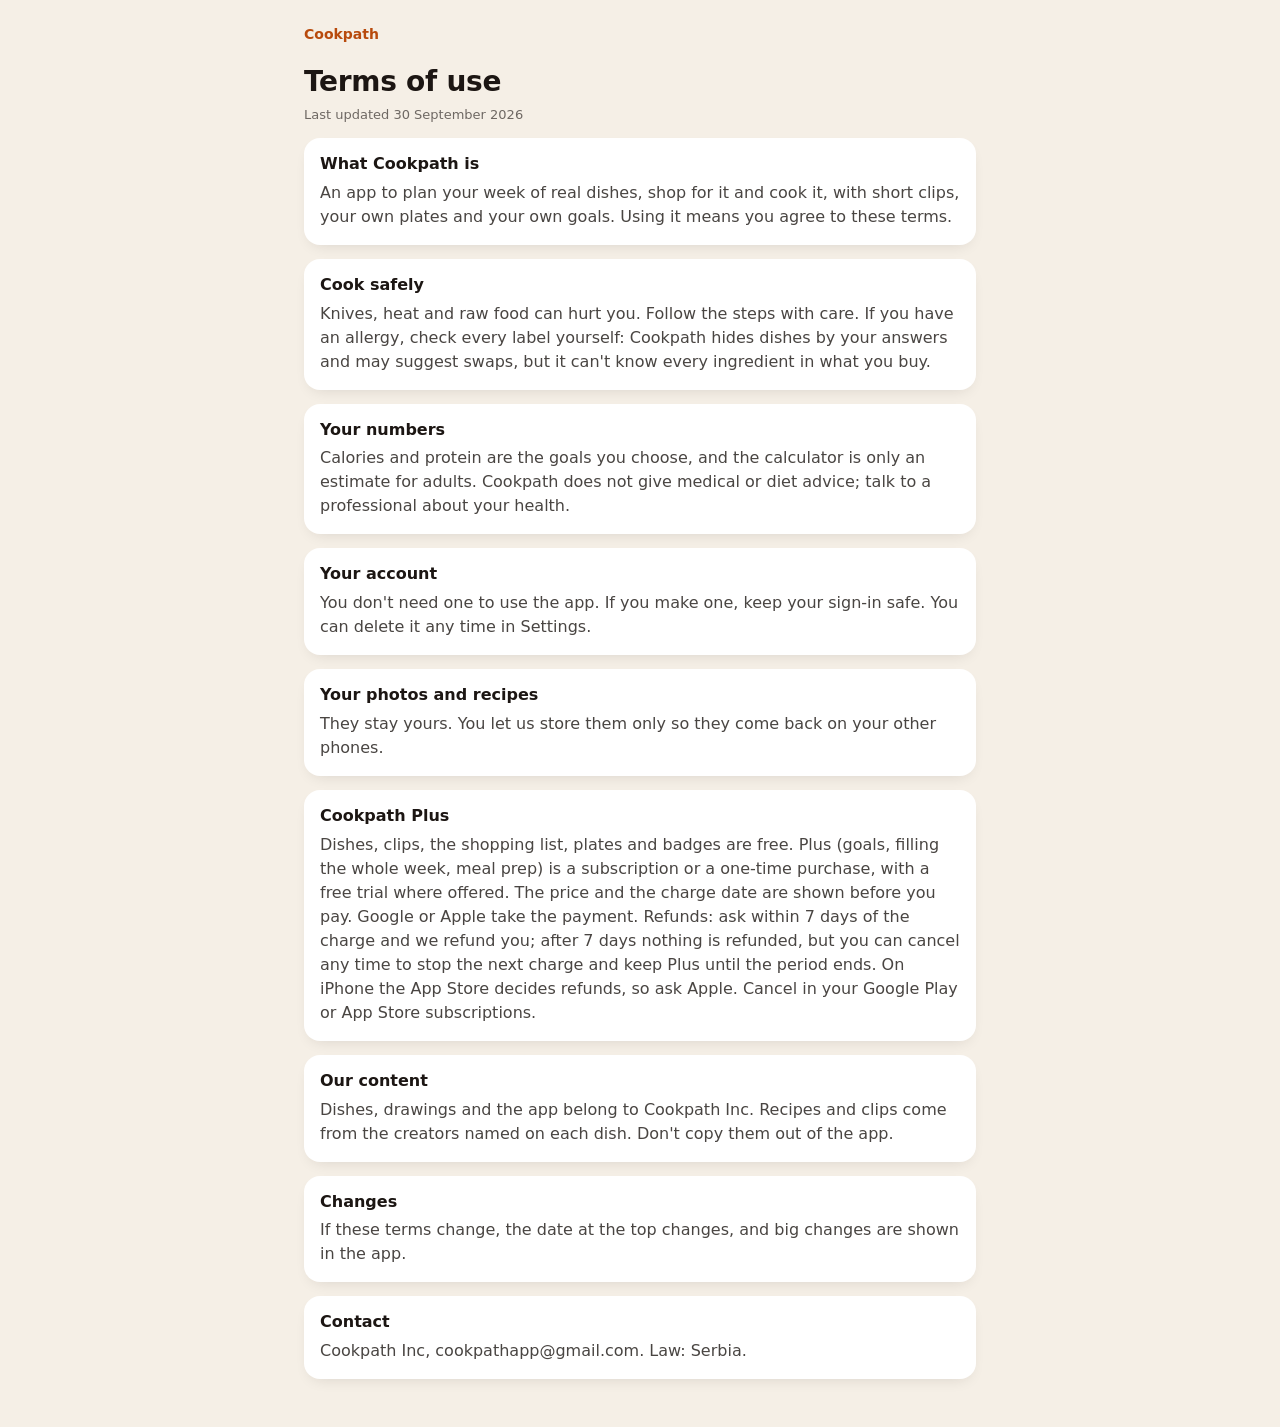
==== terms.html @ b82973ed "Contact email: cookpathapp@gmail.com Co-Authored-By: Claude Sonnet 5.5 <noreply@anthropic.com>" ====
<!doctype html>
<html lang="en">
<head>
<meta charset="utf-8">
<meta name="viewport" content="width=device-width, initial-scale=1">
<title>Terms of use — Cookpath</title>
<meta name="description" content="Cooking safely, your account, your photos, and Cookpath Plus.">
<link rel="stylesheet" href="style.css">
</head>
<body>
<main>
  <p class="back"><a href="./">Cookpath</a></p>

  <h1>Terms of use</h1>

  <p class="updated">Last updated 30 September 2026</p>

  <section>
    <h2>What Cookpath is</h2>
    <p>An app to plan your week of real dishes, shop for it and cook it, with short clips, your own plates and your own goals. Using it means you agree to these terms.</p>
  </section>

  <section>
    <h2>Cook safely</h2>
    <p>Knives, heat and raw food can hurt you. Follow the steps with care. If you have an allergy, check every label yourself: Cookpath hides dishes by your answers and may suggest swaps, but it can't know every ingredient in what you buy.</p>
  </section>

  <section>
    <h2>Your numbers</h2>
    <p>Calories and protein are the goals you choose, and the calculator is only an estimate for adults. Cookpath does not give medical or diet advice; talk to a professional about your health.</p>
  </section>

  <section>
    <h2>Your account</h2>
    <p>You don't need one to use the app. If you make one, keep your sign-in safe. You can delete it any time in Settings.</p>
  </section>

  <section>
    <h2>Your photos and recipes</h2>
    <p>They stay yours. You let us store them only so they come back on your other phones.</p>
  </section>

  <section>
    <h2>Cookpath Plus</h2>
    <p>Dishes, clips, the shopping list, plates and badges are free. Plus (goals, filling the whole week, meal prep) is a subscription or a one-time purchase, with a free trial where offered. The price and the charge date are shown before you pay. Google or Apple take the payment. Refunds: ask within 7 days of the charge and we refund you; after 7 days nothing is refunded, but you can cancel any time to stop the next charge and keep Plus until the period ends. On iPhone the App Store decides refunds, so ask Apple. Cancel in your Google Play or App Store subscriptions.</p>
  </section>

  <section>
    <h2>Our content</h2>
    <p>Dishes, drawings and the app belong to Cookpath Inc. Recipes and clips come from the creators named on each dish. Don't copy them out of the app.</p>
  </section>

  <section>
    <h2>Changes</h2>
    <p>If these terms change, the date at the top changes, and big changes are shown in the app.</p>
  </section>

  <section>
    <h2>Contact</h2>
    <p>Cookpath Inc, cookpathapp@gmail.com. Law: Serbia.</p>
  </section>
</main>
</body>
</html>
---- style.css ----
/* Cookpath legal pages. Tokens copied from app/src/theme.ts so the web pages read like the app. */
:root {
  --ground: #F5EFE6;
  --white: #FFFFFF;
  --ink: #1C1613;
  --ink80: rgba(28, 22, 19, 0.8);
  --grey: #6E6863;
  --ember-text: #B84A0C;
  --pill-line: #E6DDD4;
}

* { box-sizing: border-box; }

body {
  margin: 0;
  padding: 24px 16px 48px;
  background: var(--ground);
  color: var(--ink);
  font: 400 16px/1.5 -apple-system, BlinkMacSystemFont, "Segoe UI", Roboto, system-ui, sans-serif;
  -webkit-text-size-adjust: 100%;
}

main { max-width: 42rem; margin: 0 auto; }

.back { margin: 0 0 20px; font-size: 14px; }
.back a { color: var(--ember-text); text-decoration: none; font-weight: 600; }
.back a:hover, .back a:focus-visible { text-decoration: underline; }

h1 { margin: 0; font-size: 28px; line-height: 1.2; letter-spacing: -0.01em; }

.updated { margin: 6px 0 0; color: var(--grey); font-size: 13px; }

.lead { margin: 16px 0 0; color: var(--ink80); }

section {
  margin-top: 14px;
  padding: 16px;
  background: var(--white);
  border-radius: 16px;
  box-shadow: 0 6px 16px -8px rgba(28, 22, 19, 0.16);
}

h2 { margin: 0 0 6px; font-size: 16px; line-height: 1.3; }

p { margin: 0; color: var(--ink80); }
p + p { margin-top: 8px; }

ul { margin: 0 0 8px; padding-left: 20px; color: var(--ink80); }
li + li { margin-top: 4px; }

/* Placeholders still to fill before the store listing goes in. */
.todo {
  padding: 1px 5px;
  border-radius: 5px;
  background: rgba(242, 107, 29, 0.08);
  box-shadow: inset 0 0 0 1px rgba(242, 107, 29, 0.18);
  color: var(--ember-text);
  font-weight: 600;
  white-space: nowrap;
}

nav.docs { margin-top: 14px; display: grid; gap: 10px; }
nav.docs a {
  display: block;
  padding: 16px;
  background: var(--white);
  border-radius: 16px;
  box-shadow: 0 6px 16px -8px rgba(28, 22, 19, 0.16);
  color: var(--ink);
  text-decoration: none;
  font-weight: 600;
}
nav.docs a span { display: block; margin-top: 2px; color: var(--grey); font-weight: 400; font-size: 14px; }
nav.docs a:hover, nav.docs a:focus-visible { box-shadow: 0 6px 16px -8px rgba(28, 22, 19, 0.28), inset 0 0 0 1px var(--pill-line); }

footer { margin-top: 28px; color: var(--grey); font-size: 13px; text-align: center; }
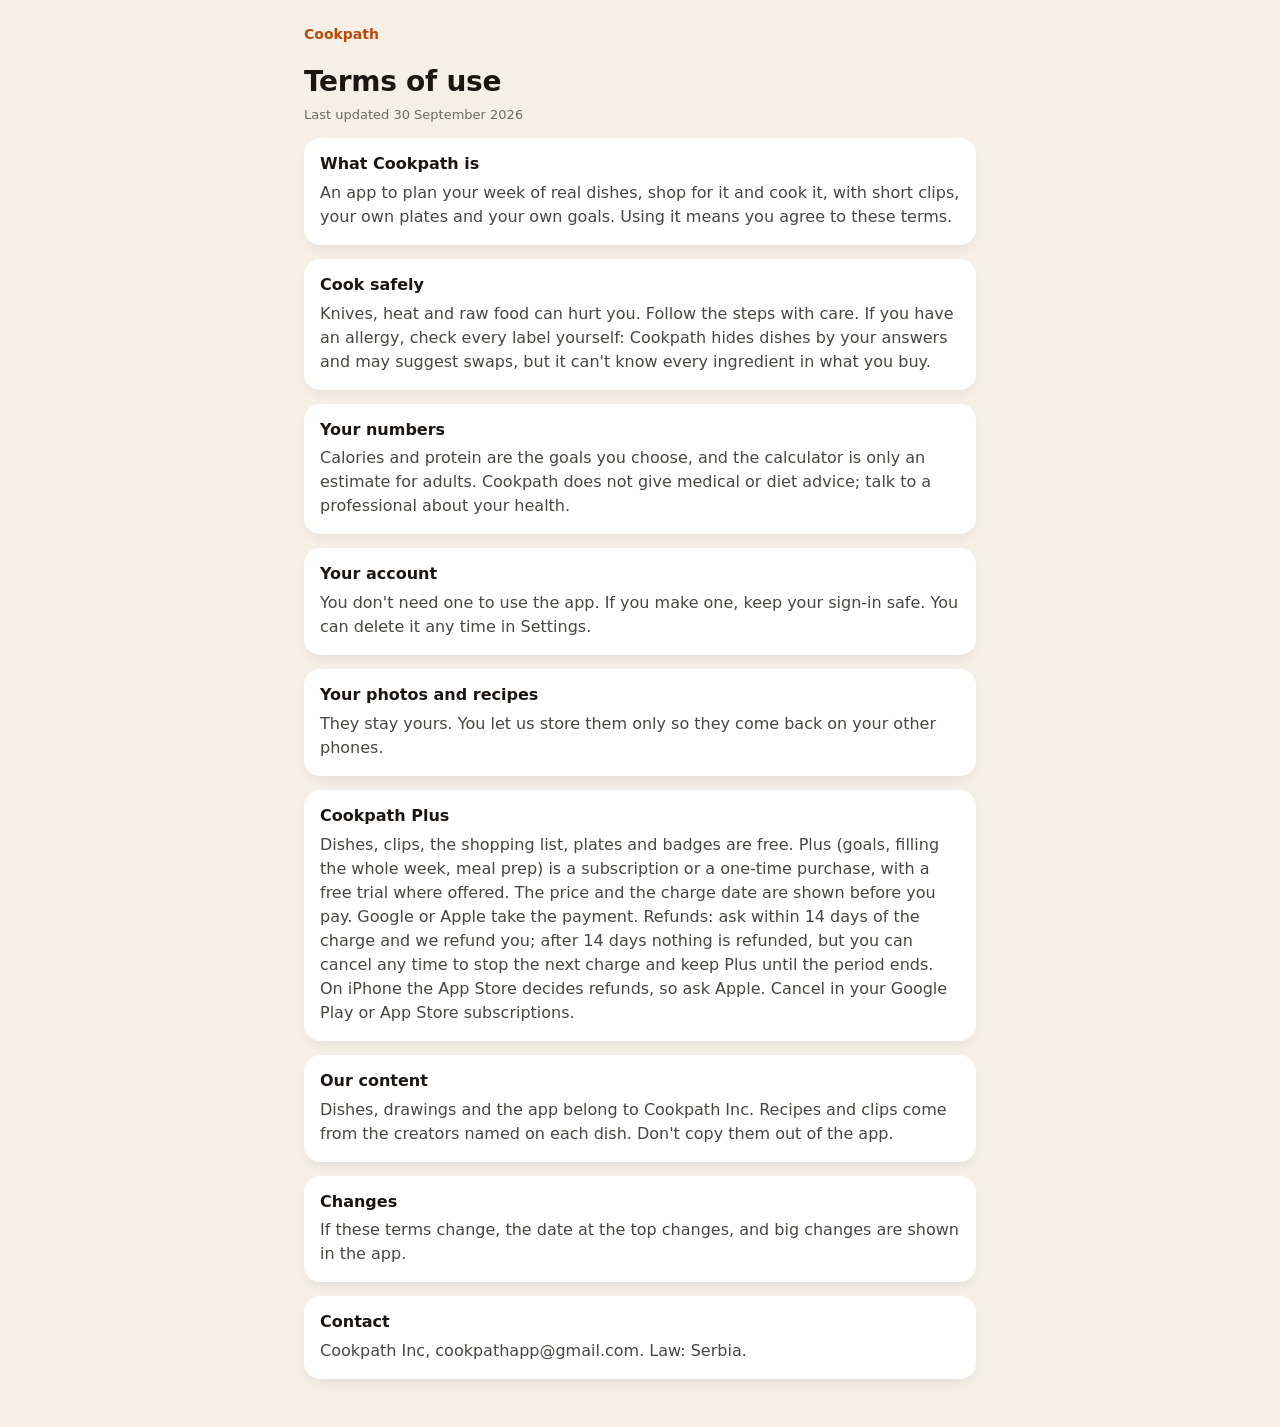
==== commit 44b9f36a: "Terms: refund window 14 days (was 7) Co-Authored-By: Claude Sonnet 5.5 <noreply@anthropic.com>" ====
--- a/terms.html
+++ b/terms.html
@@ -42,7 +42,7 @@
 
   <section>
     <h2>Cookpath Plus</h2>
-    <p>Dishes, clips, the shopping list, plates and badges are free. Plus (goals, filling the whole week, meal prep) is a subscription or a one-time purchase, with a free trial where offered. The price and the charge date are shown before you pay. Google or Apple take the payment. Refunds: ask within 7 days of the charge and we refund you; after 7 days nothing is refunded, but you can cancel any time to stop the next charge and keep Plus until the period ends. On iPhone the App Store decides refunds, so ask Apple. Cancel in your Google Play or App Store subscriptions.</p>
+    <p>Dishes, clips, the shopping list, plates and badges are free. Plus (goals, filling the whole week, meal prep) is a subscription or a one-time purchase, with a free trial where offered. The price and the charge date are shown before you pay. Google or Apple take the payment. Refunds: ask within 14 days of the charge and we refund you; after 14 days nothing is refunded, but you can cancel any time to stop the next charge and keep Plus until the period ends. On iPhone the App Store decides refunds, so ask Apple. Cancel in your Google Play or App Store subscriptions.</p>
   </section>
 
   <section>
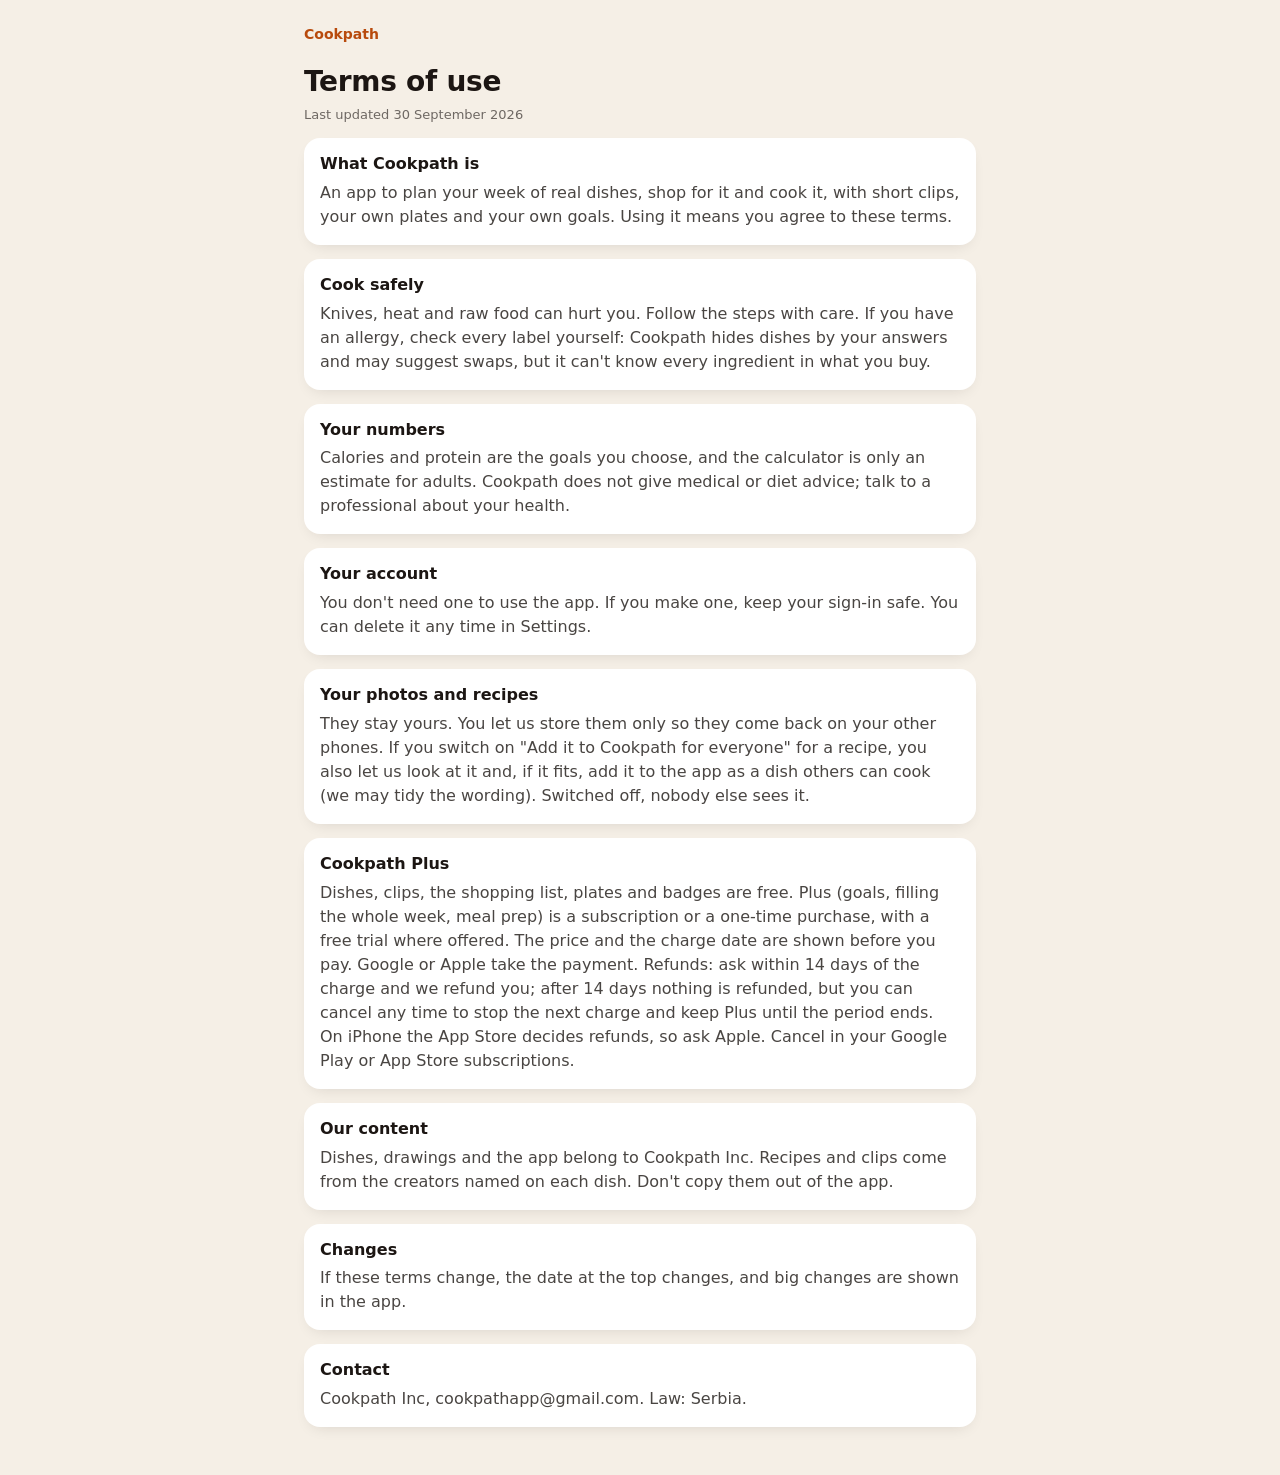
==== commit ba6c2c98: "Terms: shared recipes (Add it to Cookpath for everyone)" ====
--- a/terms.html
+++ b/terms.html
@@ -37,7 +37,7 @@
 
   <section>
     <h2>Your photos and recipes</h2>
-    <p>They stay yours. You let us store them only so they come back on your other phones.</p>
+    <p>They stay yours. You let us store them only so they come back on your other phones. If you switch on &quot;Add it to Cookpath for everyone&quot; for a recipe, you also let us look at it and, if it fits, add it to the app as a dish others can cook (we may tidy the wording). Switched off, nobody else sees it.</p>
   </section>
 
   <section>
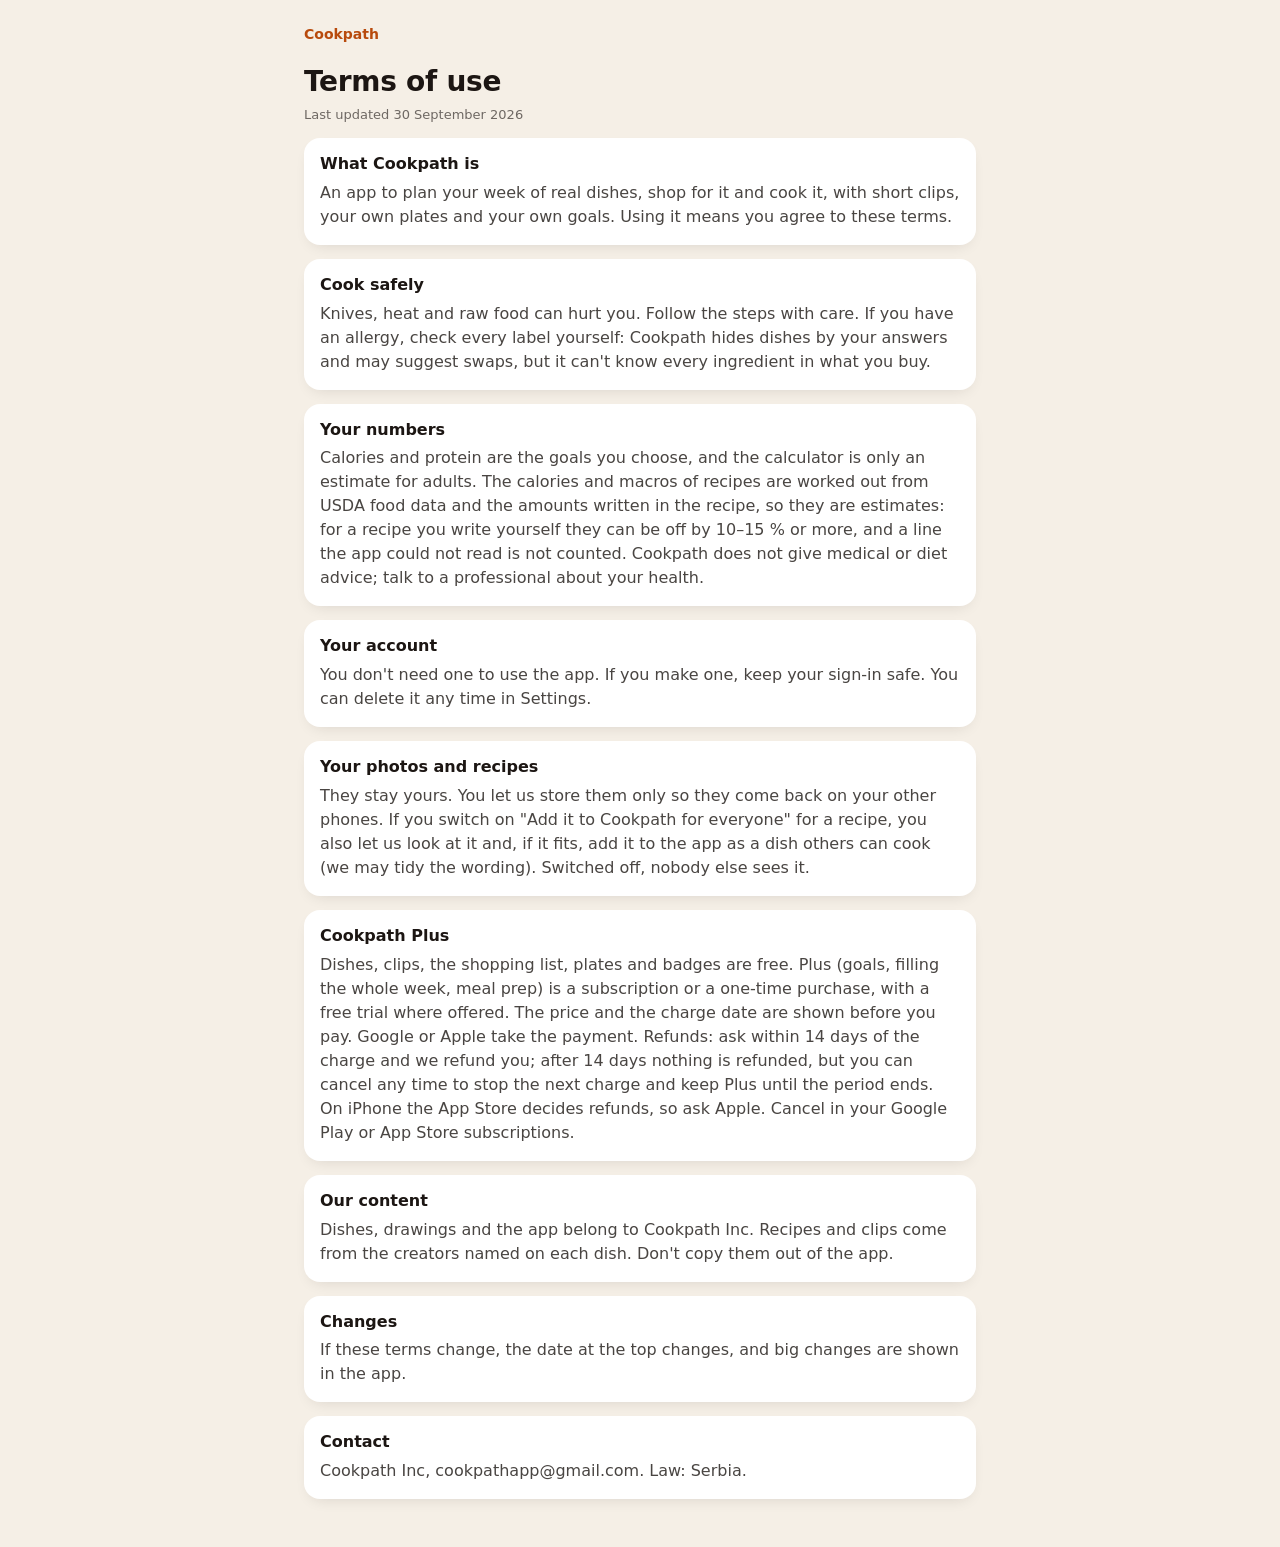
==== commit 0db98b13: "Terms: estimate range sentence for own-recipe macros" ====
--- a/terms.html
+++ b/terms.html
@@ -27,7 +27,7 @@
 
   <section>
     <h2>Your numbers</h2>
-    <p>Calories and protein are the goals you choose, and the calculator is only an estimate for adults. Cookpath does not give medical or diet advice; talk to a professional about your health.</p>
+    <p>Calories and protein are the goals you choose, and the calculator is only an estimate for adults. The calories and macros of recipes are worked out from USDA food data and the amounts written in the recipe, so they are estimates: for a recipe you write yourself they can be off by 10–15 % or more, and a line the app could not read is not counted. Cookpath does not give medical or diet advice; talk to a professional about your health.</p>
   </section>
 
   <section>
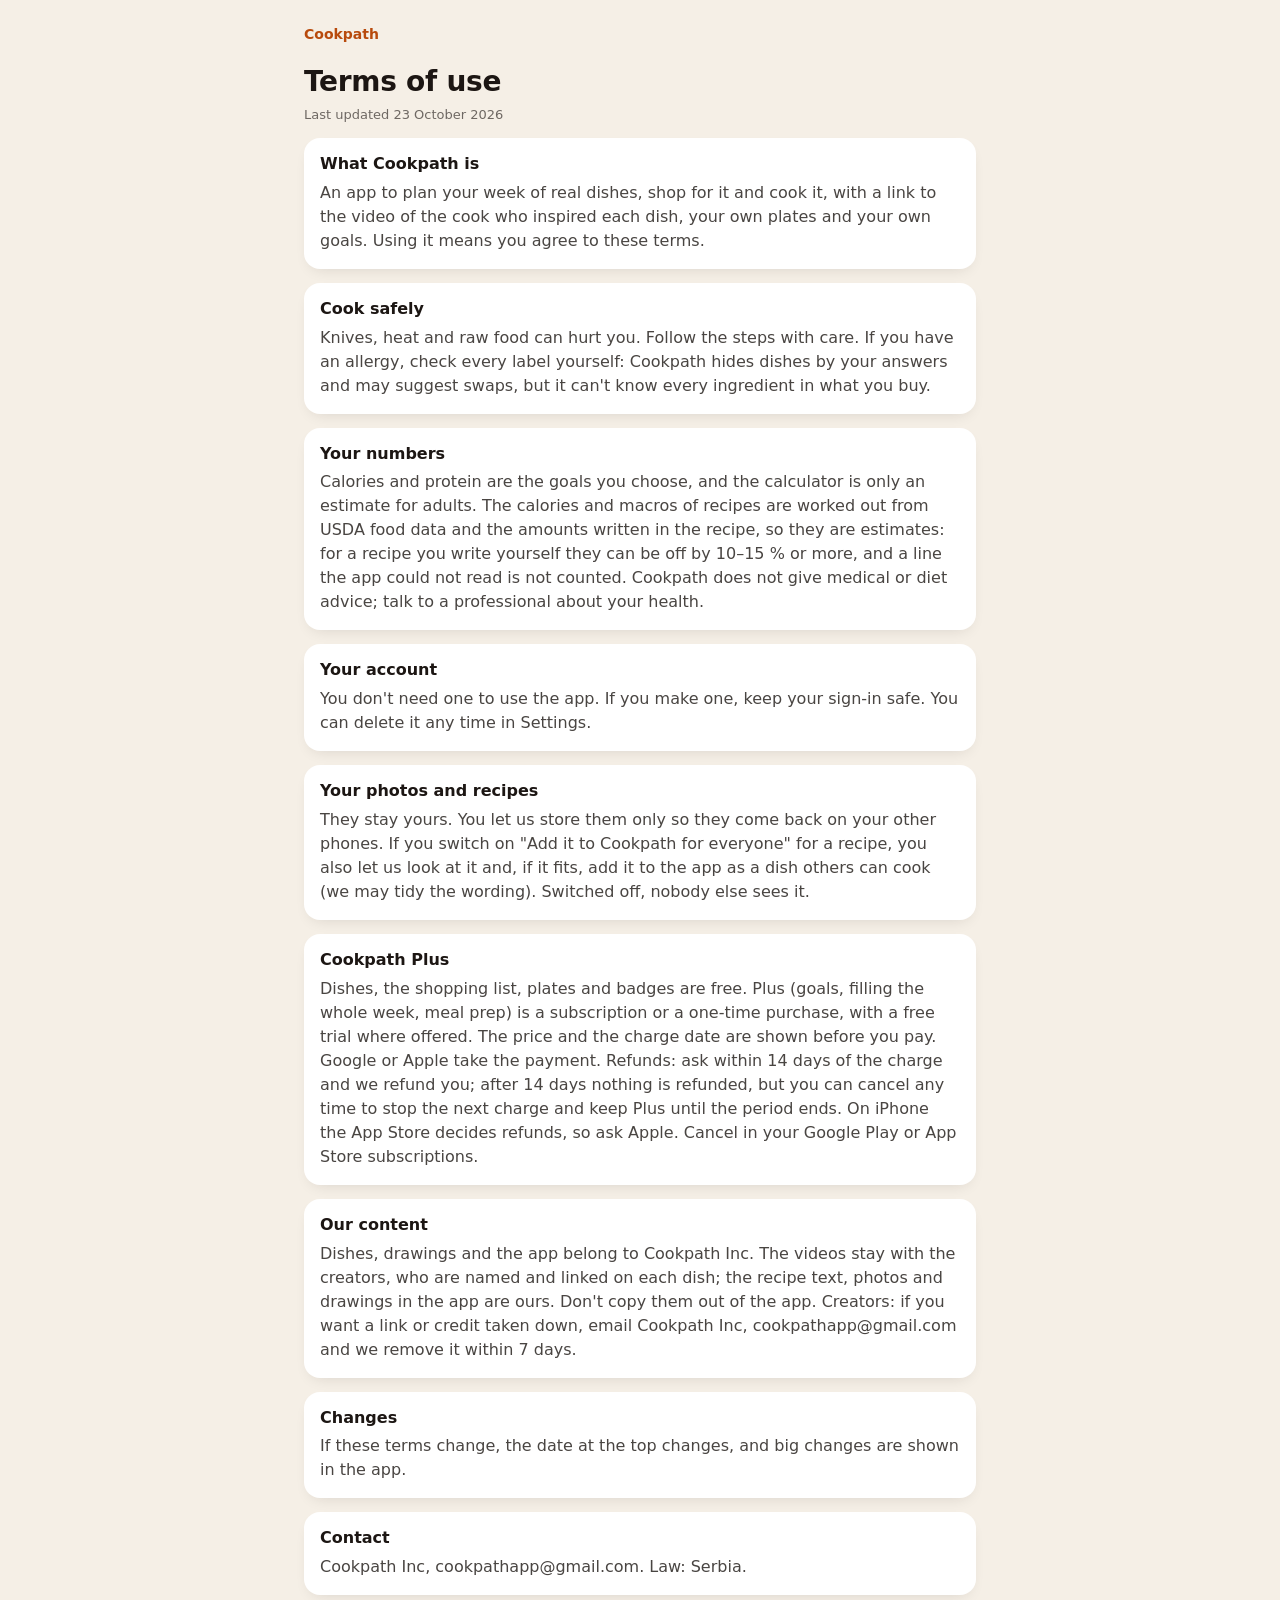
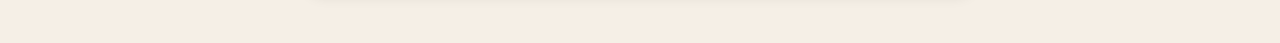
==== commit 0e2c3f5e: "Privacy: usage statistics only with consent; Terms: creator links instead of clips" ====
--- a/terms.html
+++ b/terms.html
@@ -13,11 +13,11 @@
 
   <h1>Terms of use</h1>
 
-  <p class="updated">Last updated 30 September 2026</p>
+  <p class="updated">Last updated 23 October 2026</p>
 
   <section>
     <h2>What Cookpath is</h2>
-    <p>An app to plan your week of real dishes, shop for it and cook it, with short clips, your own plates and your own goals. Using it means you agree to these terms.</p>
+    <p>An app to plan your week of real dishes, shop for it and cook it, with a link to the video of the cook who inspired each dish, your own plates and your own goals. Using it means you agree to these terms.</p>
   </section>
 
   <section>
@@ -42,12 +42,12 @@
 
   <section>
     <h2>Cookpath Plus</h2>
-    <p>Dishes, clips, the shopping list, plates and badges are free. Plus (goals, filling the whole week, meal prep) is a subscription or a one-time purchase, with a free trial where offered. The price and the charge date are shown before you pay. Google or Apple take the payment. Refunds: ask within 14 days of the charge and we refund you; after 14 days nothing is refunded, but you can cancel any time to stop the next charge and keep Plus until the period ends. On iPhone the App Store decides refunds, so ask Apple. Cancel in your Google Play or App Store subscriptions.</p>
+    <p>Dishes, the shopping list, plates and badges are free. Plus (goals, filling the whole week, meal prep) is a subscription or a one-time purchase, with a free trial where offered. The price and the charge date are shown before you pay. Google or Apple take the payment. Refunds: ask within 14 days of the charge and we refund you; after 14 days nothing is refunded, but you can cancel any time to stop the next charge and keep Plus until the period ends. On iPhone the App Store decides refunds, so ask Apple. Cancel in your Google Play or App Store subscriptions.</p>
   </section>
 
   <section>
     <h2>Our content</h2>
-    <p>Dishes, drawings and the app belong to Cookpath Inc. Recipes and clips come from the creators named on each dish. Don't copy them out of the app.</p>
+    <p>Dishes, drawings and the app belong to Cookpath Inc. The videos stay with the creators, who are named and linked on each dish; the recipe text, photos and drawings in the app are ours. Don't copy them out of the app. Creators: if you want a link or credit taken down, email Cookpath Inc, cookpathapp@gmail.com and we remove it within 7 days.</p>
   </section>
 
   <section>
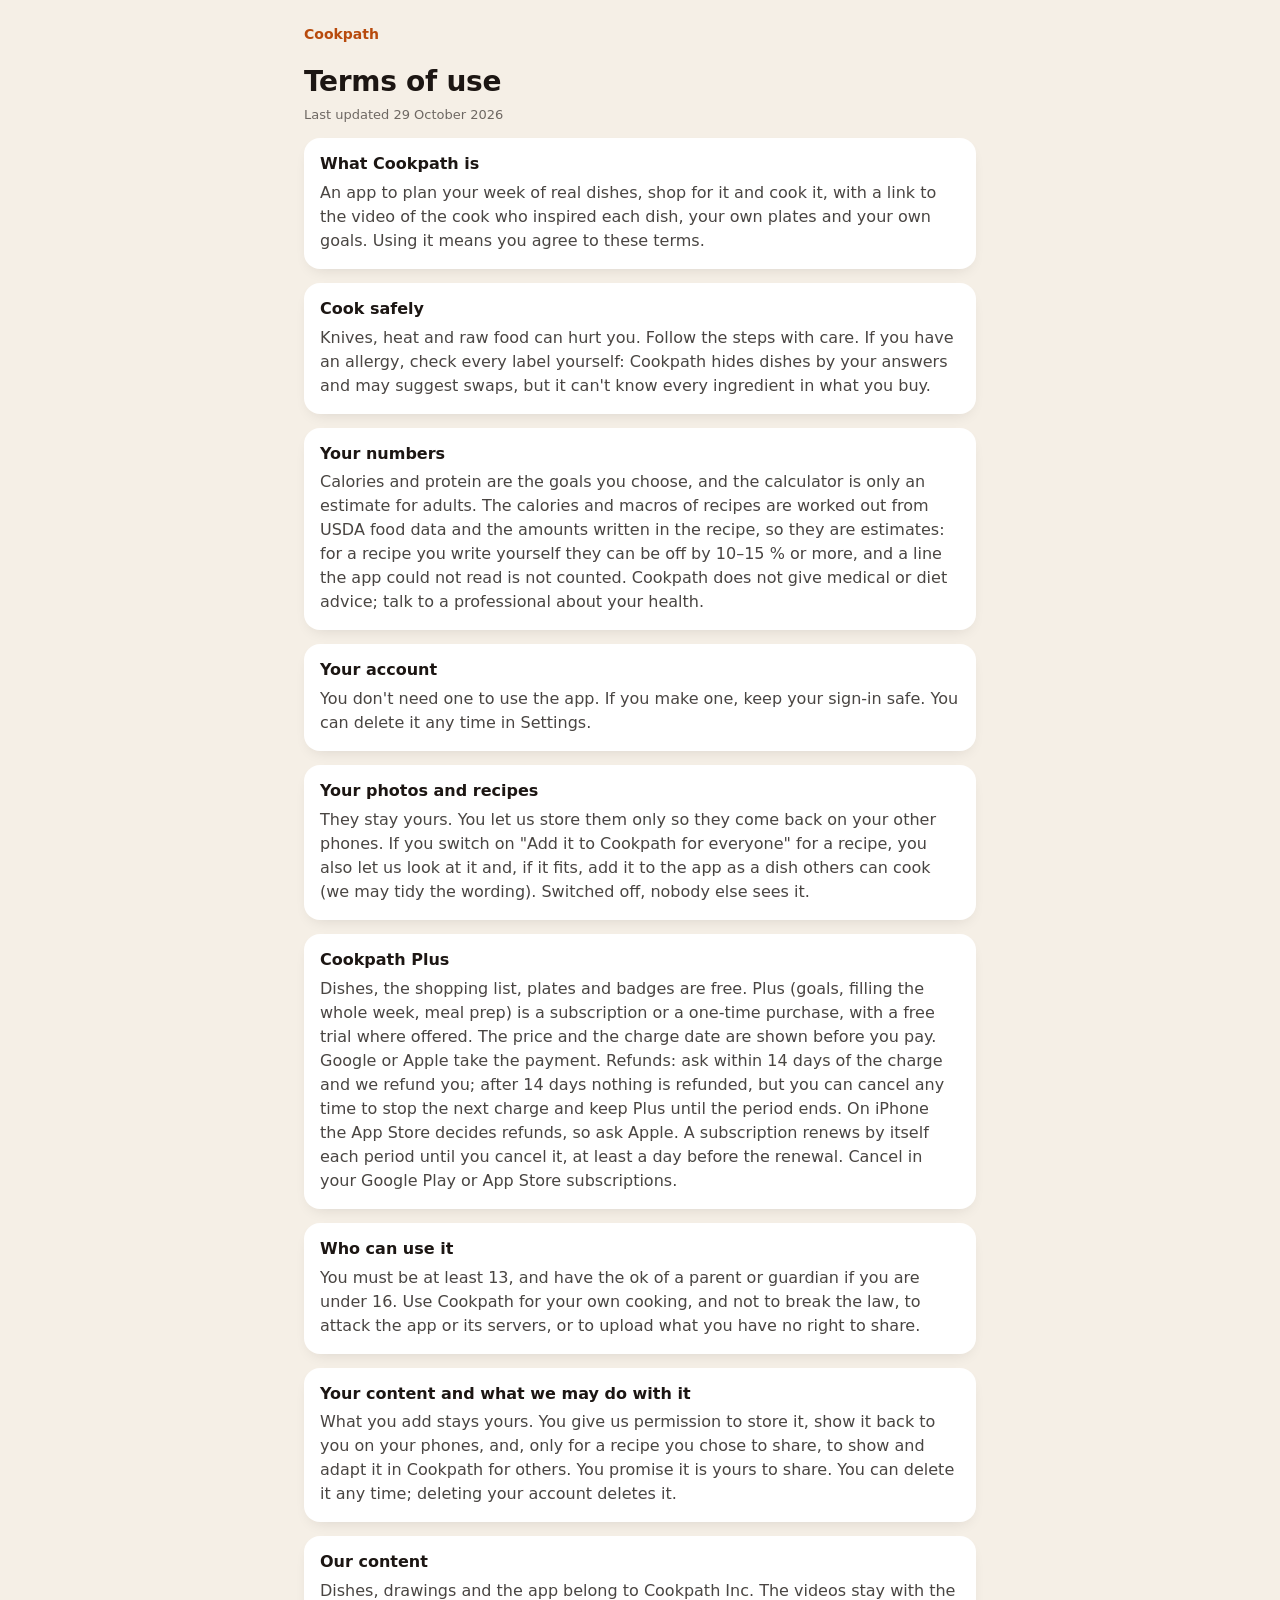
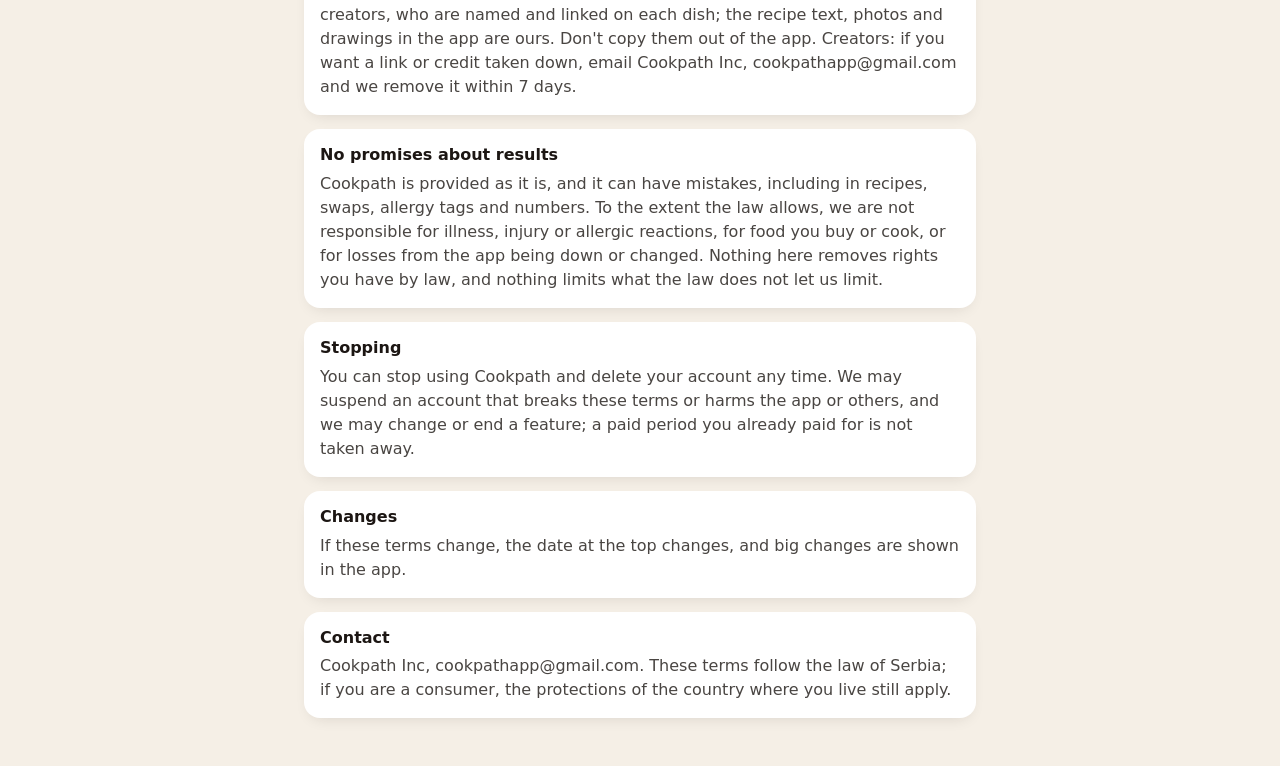
==== commit fa836ea5: "Privacy and Terms: who else handles data, retention, rights, children, liability, auto-renewal Co-Au" ====
--- a/terms.html
+++ b/terms.html
@@ -13,7 +13,7 @@
 
   <h1>Terms of use</h1>
 
-  <p class="updated">Last updated 23 October 2026</p>
+  <p class="updated">Last updated 29 October 2026</p>
 
   <section>
     <h2>What Cookpath is</h2>
@@ -42,12 +42,32 @@
 
   <section>
     <h2>Cookpath Plus</h2>
-    <p>Dishes, the shopping list, plates and badges are free. Plus (goals, filling the whole week, meal prep) is a subscription or a one-time purchase, with a free trial where offered. The price and the charge date are shown before you pay. Google or Apple take the payment. Refunds: ask within 14 days of the charge and we refund you; after 14 days nothing is refunded, but you can cancel any time to stop the next charge and keep Plus until the period ends. On iPhone the App Store decides refunds, so ask Apple. Cancel in your Google Play or App Store subscriptions.</p>
+    <p>Dishes, the shopping list, plates and badges are free. Plus (goals, filling the whole week, meal prep) is a subscription or a one-time purchase, with a free trial where offered. The price and the charge date are shown before you pay. Google or Apple take the payment. Refunds: ask within 14 days of the charge and we refund you; after 14 days nothing is refunded, but you can cancel any time to stop the next charge and keep Plus until the period ends. On iPhone the App Store decides refunds, so ask Apple. A subscription renews by itself each period until you cancel it, at least a day before the renewal. Cancel in your Google Play or App Store subscriptions.</p>
+  </section>
+
+  <section>
+    <h2>Who can use it</h2>
+    <p>You must be at least 13, and have the ok of a parent or guardian if you are under 16. Use Cookpath for your own cooking, and not to break the law, to attack the app or its servers, or to upload what you have no right to share.</p>
+  </section>
+
+  <section>
+    <h2>Your content and what we may do with it</h2>
+    <p>What you add stays yours. You give us permission to store it, show it back to you on your phones, and, only for a recipe you chose to share, to show and adapt it in Cookpath for others. You promise it is yours to share. You can delete it any time; deleting your account deletes it.</p>
   </section>
 
   <section>
     <h2>Our content</h2>
     <p>Dishes, drawings and the app belong to Cookpath Inc. The videos stay with the creators, who are named and linked on each dish; the recipe text, photos and drawings in the app are ours. Don't copy them out of the app. Creators: if you want a link or credit taken down, email Cookpath Inc, cookpathapp@gmail.com and we remove it within 7 days.</p>
+  </section>
+
+  <section>
+    <h2>No promises about results</h2>
+    <p>Cookpath is provided as it is, and it can have mistakes, including in recipes, swaps, allergy tags and numbers. To the extent the law allows, we are not responsible for illness, injury or allergic reactions, for food you buy or cook, or for losses from the app being down or changed. Nothing here removes rights you have by law, and nothing limits what the law does not let us limit.</p>
+  </section>
+
+  <section>
+    <h2>Stopping</h2>
+    <p>You can stop using Cookpath and delete your account any time. We may suspend an account that breaks these terms or harms the app or others, and we may change or end a feature; a paid period you already paid for is not taken away.</p>
   </section>
 
   <section>
@@ -57,7 +77,7 @@
 
   <section>
     <h2>Contact</h2>
-    <p>Cookpath Inc, cookpathapp@gmail.com. Law: Serbia.</p>
+    <p>Cookpath Inc, cookpathapp@gmail.com. These terms follow the law of Serbia; if you are a consumer, the protections of the country where you live still apply.</p>
   </section>
 </main>
 </body>
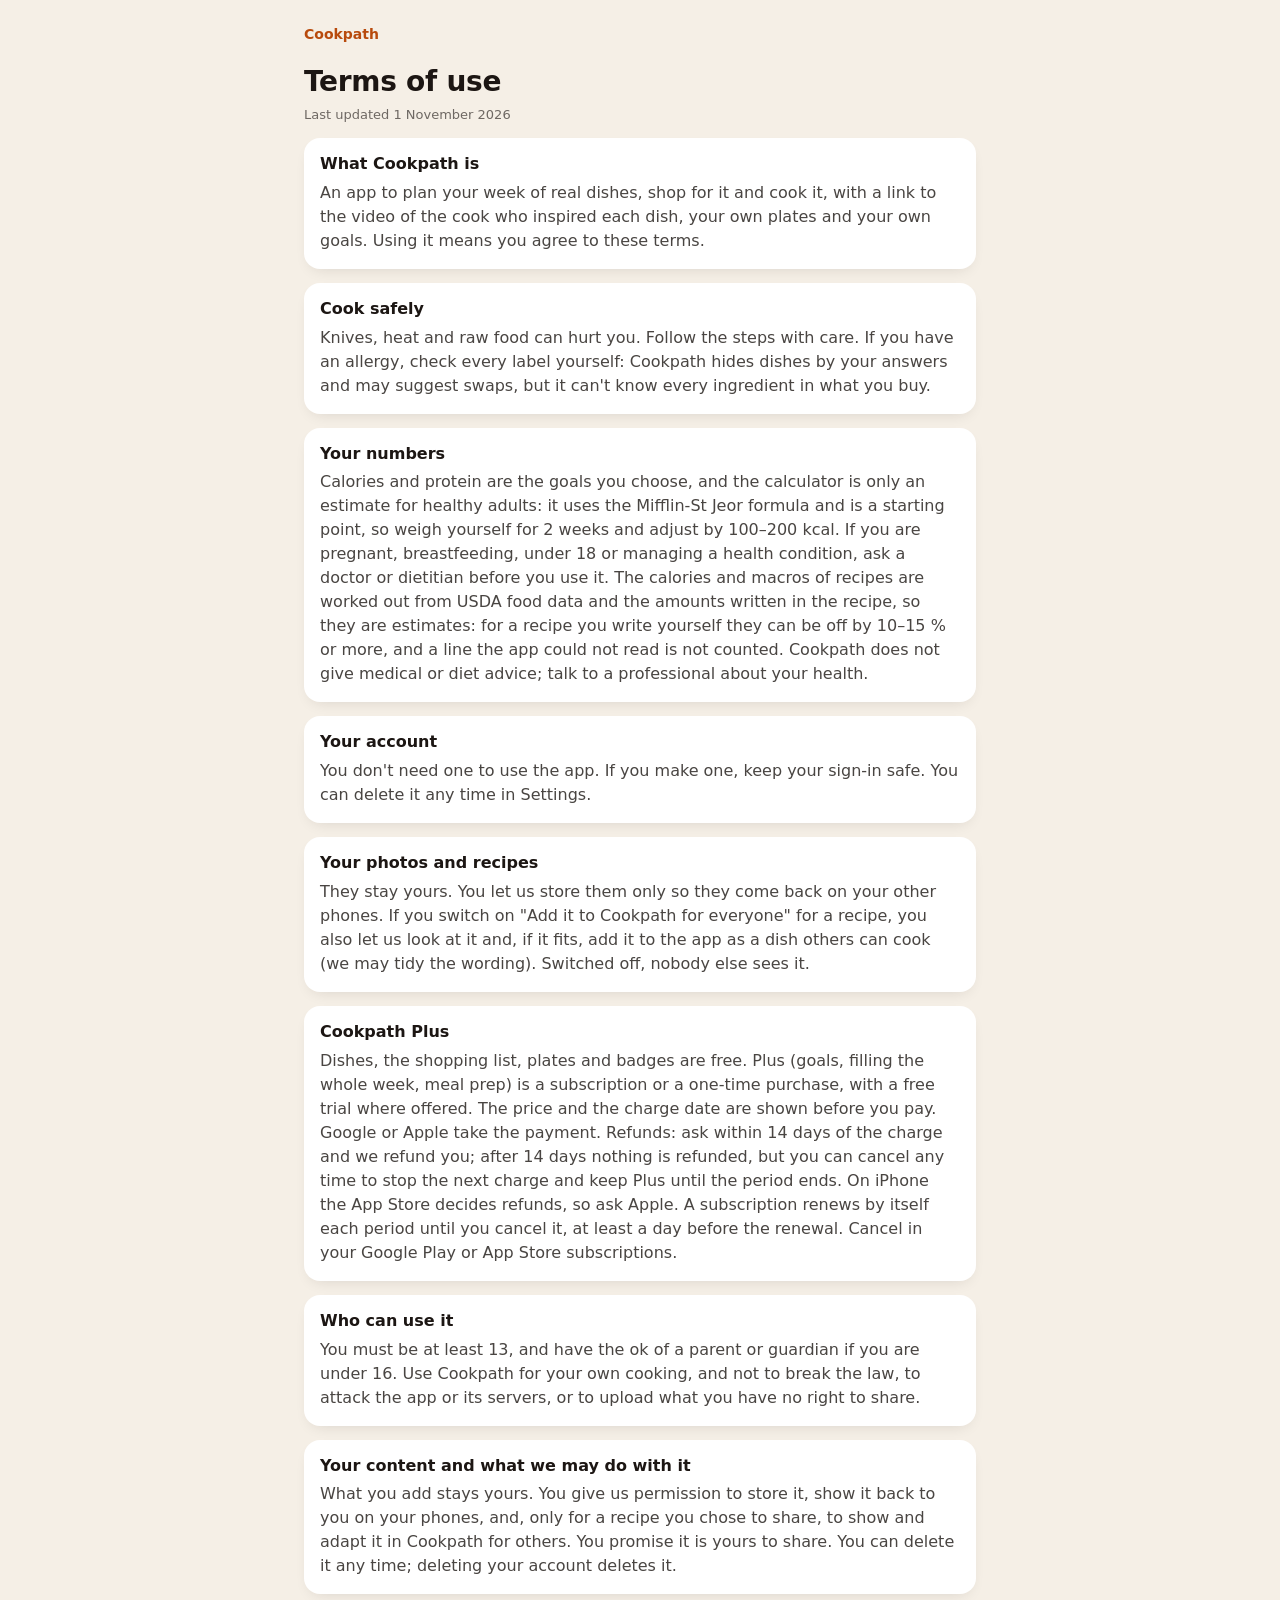
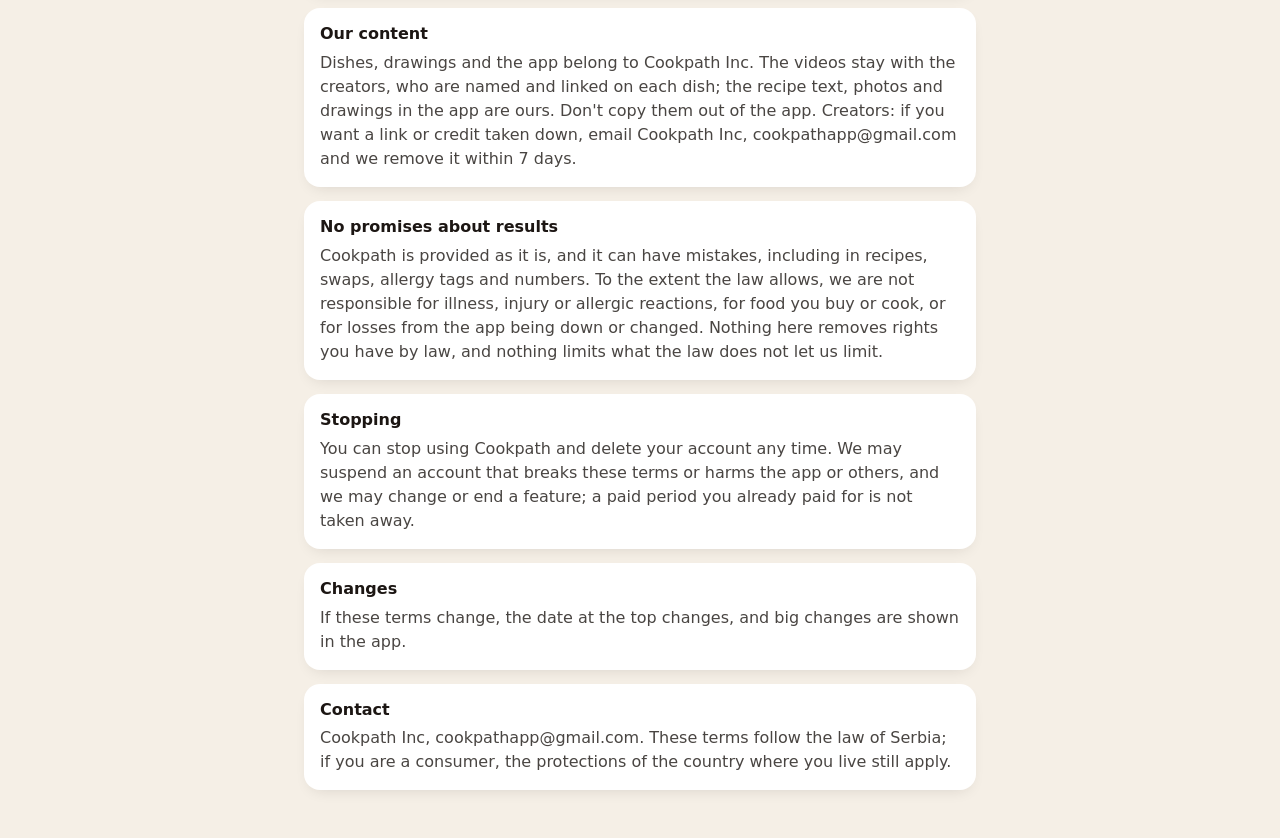
==== commit 8dc8e33a: "Terms: calculator is an estimate for healthy adults, ask a doctor if pregnant, under 18 or ill; date" ====
--- a/terms.html
+++ b/terms.html
@@ -13,7 +13,7 @@
 
   <h1>Terms of use</h1>
 
-  <p class="updated">Last updated 29 October 2026</p>
+  <p class="updated">Last updated 1 November 2026</p>
 
   <section>
     <h2>What Cookpath is</h2>
@@ -27,7 +27,7 @@
 
   <section>
     <h2>Your numbers</h2>
-    <p>Calories and protein are the goals you choose, and the calculator is only an estimate for adults. The calories and macros of recipes are worked out from USDA food data and the amounts written in the recipe, so they are estimates: for a recipe you write yourself they can be off by 10–15 % or more, and a line the app could not read is not counted. Cookpath does not give medical or diet advice; talk to a professional about your health.</p>
+    <p>Calories and protein are the goals you choose, and the calculator is only an estimate for healthy adults: it uses the Mifflin-St Jeor formula and is a starting point, so weigh yourself for 2 weeks and adjust by 100–200 kcal. If you are pregnant, breastfeeding, under 18 or managing a health condition, ask a doctor or dietitian before you use it. The calories and macros of recipes are worked out from USDA food data and the amounts written in the recipe, so they are estimates: for a recipe you write yourself they can be off by 10–15 % or more, and a line the app could not read is not counted. Cookpath does not give medical or diet advice; talk to a professional about your health.</p>
   </section>
 
   <section>
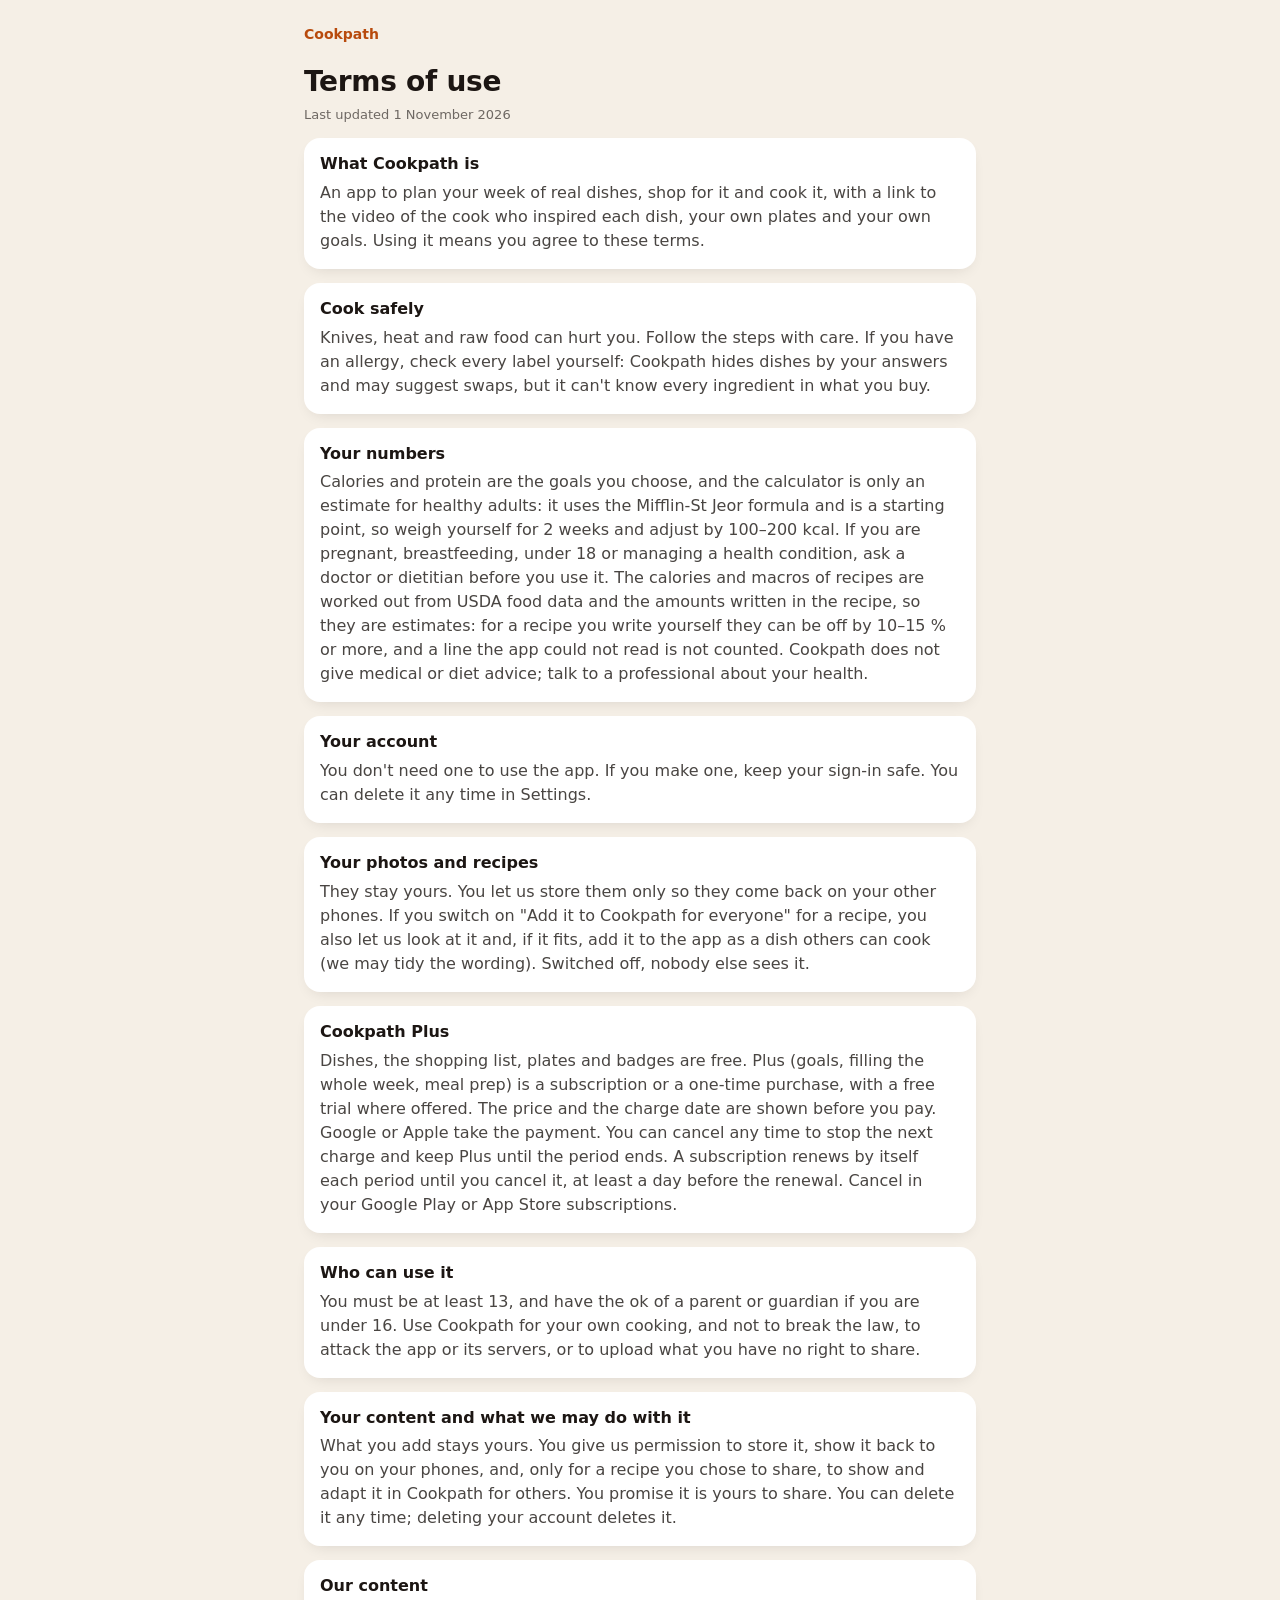
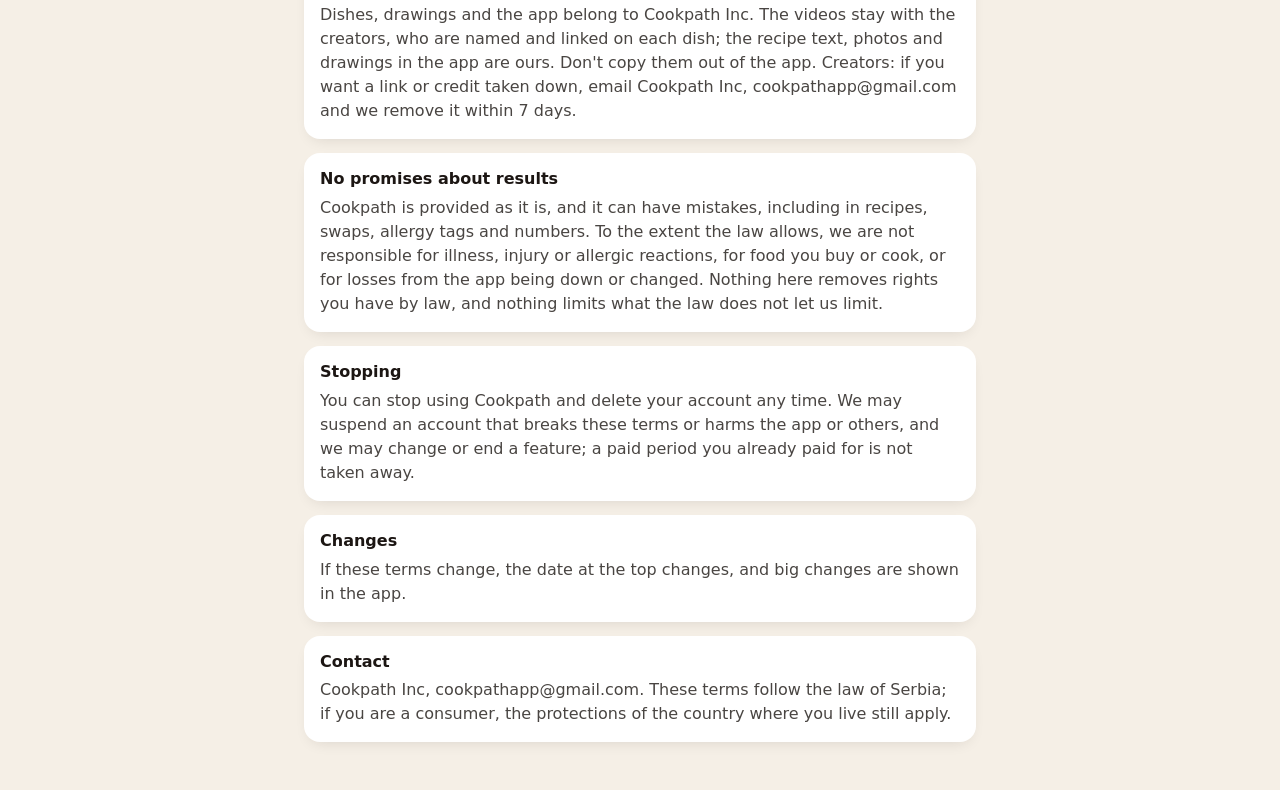
==== commit 44491aab: "Terms: remove the refund policy text" ====
--- a/terms.html
+++ b/terms.html
@@ -42,7 +42,7 @@
 
   <section>
     <h2>Cookpath Plus</h2>
-    <p>Dishes, the shopping list, plates and badges are free. Plus (goals, filling the whole week, meal prep) is a subscription or a one-time purchase, with a free trial where offered. The price and the charge date are shown before you pay. Google or Apple take the payment. Refunds: ask within 14 days of the charge and we refund you; after 14 days nothing is refunded, but you can cancel any time to stop the next charge and keep Plus until the period ends. On iPhone the App Store decides refunds, so ask Apple. A subscription renews by itself each period until you cancel it, at least a day before the renewal. Cancel in your Google Play or App Store subscriptions.</p>
+    <p>Dishes, the shopping list, plates and badges are free. Plus (goals, filling the whole week, meal prep) is a subscription or a one-time purchase, with a free trial where offered. The price and the charge date are shown before you pay. Google or Apple take the payment. You can cancel any time to stop the next charge and keep Plus until the period ends. A subscription renews by itself each period until you cancel it, at least a day before the renewal. Cancel in your Google Play or App Store subscriptions.</p>
   </section>
 
   <section>
